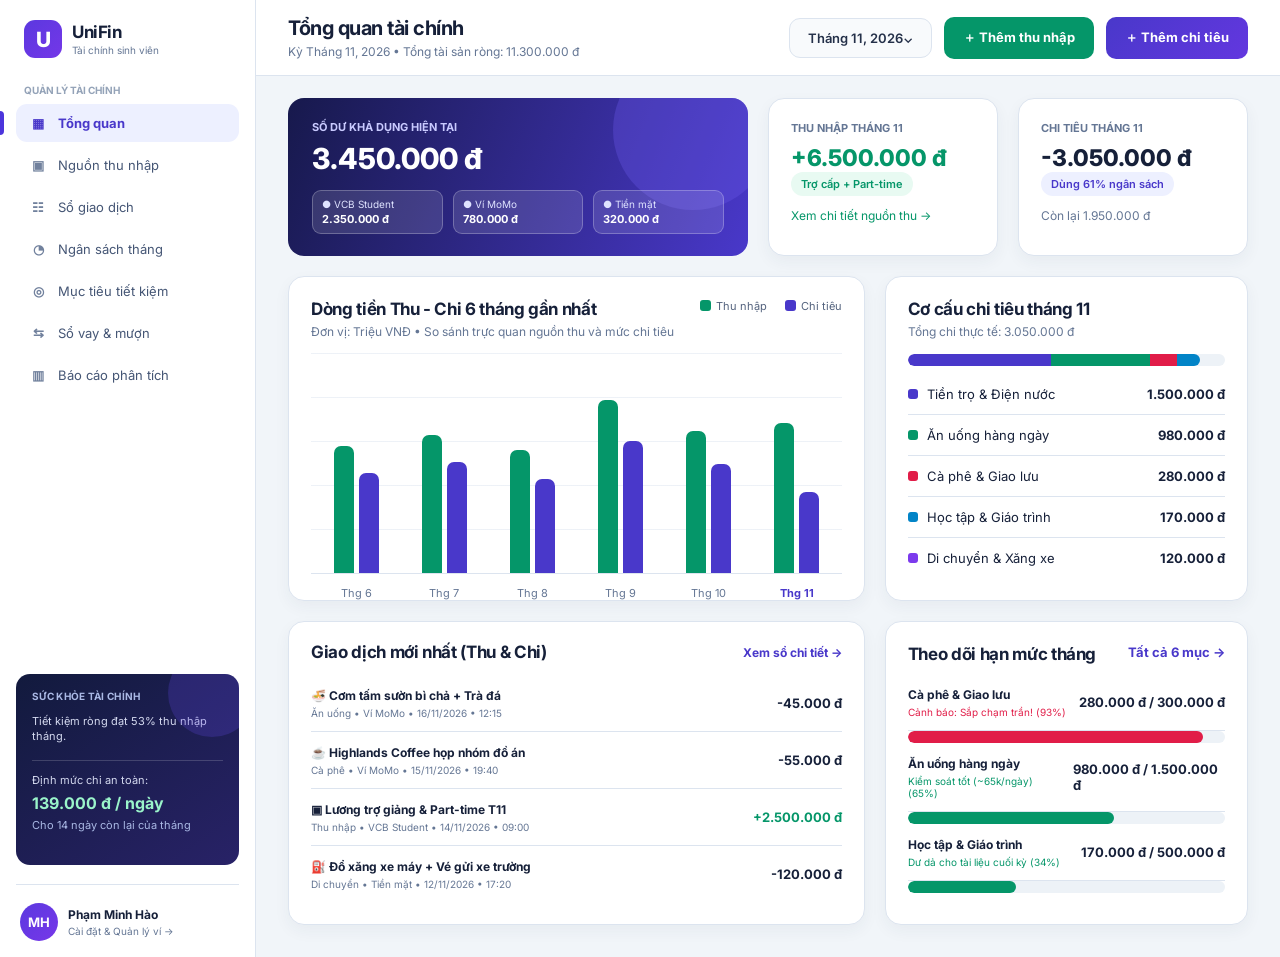
==== index.html @ 6f6049ae "Build multi-page UniFin website Co-authored-by: Copilot App <223556219+Copilot@users.noreply.github." ====
<!doctype html>
<html lang="vi">
<head><meta charset="utf-8"><meta name="viewport" content="width=device-width, initial-scale=1"><title>UniFin - Tổng quan</title><link rel="stylesheet" href="styles.css"></head>
<body>
<div class="app">
  <aside class="sidebar">
    <a class="brand" href="index.html"><span class="brand-mark">U</span><span><strong>UniFin</strong><small>Tài chính sinh viên</small></span></a>
    <div class="section-label">Quản lý tài chính</div>
    <nav class="nav">
      <a class="active" href="index.html"><span class="icon">▦</span>Tổng quan</a>
      <a href="income.html"><span class="icon">▣</span>Nguồn thu nhập</a>
      <a href="transactions.html"><span class="icon">☷</span>Sổ giao dịch</a>
      <a href="budgets.html"><span class="icon">◔</span>Ngân sách tháng</a>
      <a href="savings.html"><span class="icon">◎</span>Mục tiêu tiết kiệm</a>
      <a href="debts.html"><span class="icon">⇆</span>Sổ vay &amp; mượn</a>
      <a href="analytics.html"><span class="icon">▥</span>Báo cáo phân tích</a>
    </nav>
    <div class="sidebar-spacer"></div>
    <div class="health"><div class="eyebrow">Sức khỏe tài chính</div><p>Tiết kiệm ròng đạt 53% thu nhập tháng.</p><hr><p>Định mức chi an toàn:</p><b>139.000 đ / ngày</b><p style="margin-top:5px;color:#aab9e5">Cho 14 ngày còn lại của tháng</p></div>
    <a class="profile" href="settings.html"><span class="avatar">MH</span><span><b>Phạm Minh Hào</b><small>Cài đặt &amp; Quản lý ví →</small></span></a>
  </aside>
  <main class="main">
    <header class="topbar"><div><h1>Tổng quan tài chính</h1><p>Kỳ Tháng 11, 2026 • Tổng tài sản ròng: 11.300.000 đ</p></div><div class="top-actions"><button class="month">Tháng 11, 2026⌄</button><button class="btn green" data-open-modal="#income-modal">＋ Thêm thu nhập</button><button class="btn" data-open-modal="#expense-modal">＋ Thêm chi tiêu</button></div></header>
    <section class="content">
      <div class="hero-grid">
        <div class="balance"><div class="eyebrow">Số dư khả dụng hiện tại</div><div class="value">3.450.000 đ</div><div class="balance-list"><span>● VCB Student<b>2.350.000 đ</b></span><span>● Ví MoMo<b>780.000 đ</b></span><span>● Tiền mặt<b>320.000 đ</b></span></div></div>
        <div class="card pad stat-card"><div class="eyebrow">Thu nhập tháng 11</div><div class="value green">+6.500.000 đ</div><span class="pill green">Trợ cấp + Part-time</span><div class="sub" style="color:var(--green);margin-top:12px">Xem chi tiết nguồn thu →</div></div>
        <div class="card pad stat-card"><div class="eyebrow">Chi tiêu tháng 11</div><div class="value">-3.050.000 đ</div><span class="pill">Dùng 61% ngân sách</span><div class="sub" style="margin-top:12px">Còn lại 1.950.000 đ</div></div>
      </div>
      <div class="grid two-col">
        <div class="card pad"><div style="display:flex;justify-content:space-between;align-items:start"><div><h2>Dòng tiền Thu - Chi 6 tháng gần nhất</h2><div class="sub">Đơn vị: Triệu VNĐ • So sánh trực quan nguồn thu và mức chi tiêu</div></div><div class="legend"><span><i></i>Thu nhập</span><span><i class="blue"></i>Chi tiêu</span></div></div><div class="chart"><div class="bar-group"><i class="bar" style="height:61%"></i><i class="bar blue" style="height:48%"></i><small class="bar-label">Thg 6</small></div><div class="bar-group"><i class="bar" style="height:66%"></i><i class="bar blue" style="height:53%"></i><small class="bar-label">Thg 7</small></div><div class="bar-group"><i class="bar" style="height:59%"></i><i class="bar blue" style="height:45%"></i><small class="bar-label">Thg 8</small></div><div class="bar-group"><i class="bar" style="height:83%"></i><i class="bar blue" style="height:63%"></i><small class="bar-label">Thg 9</small></div><div class="bar-group"><i class="bar" style="height:68%"></i><i class="bar blue" style="height:52%"></i><small class="bar-label">Thg 10</small></div><div class="bar-group"><i class="bar" style="height:72%"></i><i class="bar blue" style="height:39%"></i><small class="bar-label" style="color:var(--primary);font-weight:700">Thg 11</small></div></div></div>
        <div class="card pad"><h2>Cơ cấu chi tiêu tháng 11</h2><div class="sub">Tổng chi thực tế: 3.050.000 đ</div><div class="progress" style="margin:15px 0 8px"><i style="width:92%;background:linear-gradient(90deg,var(--primary) 0 49%,var(--green) 49% 83%,var(--red) 83% 92%,var(--sky) 92%)"></i></div><div class="list"><div class="list-row"><span class="category-line"><i class="dot"></i>Tiền trọ &amp; Điện nước</span><b>1.500.000 đ</b></div><div class="list-row"><span class="category-line"><i class="dot green"></i>Ăn uống hàng ngày</span><b>980.000 đ</b></div><div class="list-row"><span class="category-line"><i class="dot red"></i>Cà phê &amp; Giao lưu</span><b>280.000 đ</b></div><div class="list-row"><span class="category-line"><i class="dot sky"></i>Học tập &amp; Giáo trình</span><b>170.000 đ</b></div><div class="list-row"><span class="category-line"><i class="dot purple"></i>Di chuyển &amp; Xăng xe</span><b>120.000 đ</b></div></div></div>
        <div class="card table-card"><div class="card-title"><h2>Giao dịch mới nhất (Thu &amp; Chi)</h2><a href="transactions.html">Xem sổ chi tiết →</a></div><div class="pad" style="padding-top:0"><div class="list"><div class="list-row"><span><strong>🍜 Cơm tấm sườn bì chả + Trà đá</strong><small>Ăn uống • Ví MoMo • 16/11/2026 • 12:15</small></span><b class="amount">-45.000 đ</b></div><div class="list-row"><span><strong>☕ Highlands Coffee họp nhóm đồ án</strong><small>Cà phê • Ví MoMo • 15/11/2026 • 19:40</small></span><b class="amount">-55.000 đ</b></div><div class="list-row"><span><strong>▣ Lương trợ giảng &amp; Part-time T11</strong><small>Thu nhập • VCB Student • 14/11/2026 • 09:00</small></span><b class="amount green">+2.500.000 đ</b></div><div class="list-row"><span><strong>⛽ Đổ xăng xe máy + Vé gửi xe trường</strong><small>Di chuyển • Tiền mặt • 12/11/2026 • 17:20</small></span><b class="amount">-120.000 đ</b></div></div></div></div>
        <div class="card pad"><div style="display:flex;justify-content:space-between"><h2>Theo dõi hạn mức tháng</h2><a href="budgets.html" style="color:var(--primary);font-weight:700">Tất cả 6 mục →</a></div><div class="list" style="margin-top:10px"><div class="list-row"><span><strong>Cà phê &amp; Giao lưu</strong><small style="color:var(--red)">Cảnh báo: Sắp chạm trần! (93%)</small></span><b>280.000 đ / 300.000 đ</b></div><div class="progress red"><i style="width:93%"></i></div><div class="list-row"><span><strong>Ăn uống hàng ngày</strong><small style="color:var(--green)">Kiểm soát tốt (~65k/ngày) (65%)</small></span><b>980.000 đ / 1.500.000 đ</b></div><div class="progress green"><i style="width:65%"></i></div><div class="list-row"><span><strong>Học tập &amp; Giáo trình</strong><small style="color:var(--green)">Dư dả cho tài liệu cuối kỳ (34%)</small></span><b>170.000 đ / 500.000 đ</b></div><div class="progress green"><i style="width:34%"></i></div></div></div>
      </div>
    </section>
  </main>
</div>
<div class="modal-backdrop" id="income-modal"><div class="modal"><div class="modal-head"><h2>Thêm khoản thu nhập</h2><button class="close" data-close-modal>×</button></div><div class="form-grid"><label>Nội dung<input placeholder="Ví dụ: Lương trợ giảng tháng 11"></label><label>Số tiền<input value="2500000" type="number"></label><label>Nguồn tiền<select><option>VCB Student</option><option>Ví MoMo</option><option>Tiền mặt</option></select></label></div><button class="btn green full-btn" data-close-modal>Lưu khoản thu</button></div></div>
<div class="modal-backdrop" id="expense-modal"><div class="modal"><div class="modal-head"><h2>Thêm khoản chi tiêu</h2><button class="close" data-close-modal>×</button></div><div class="form-grid"><label>Nội dung<input placeholder="Ví dụ: Ăn trưa"></label><label>Số tiền<input value="45000" type="number"></label><label>Danh mục<select><option>Ăn uống</option><option>Cà phê &amp; Giao lưu</option><option>Học tập</option><option>Di chuyển</option></select></label></div><button class="btn full-btn" data-close-modal>Lưu khoản chi</button></div></div>
<script src="app.js"></script>
</body></html>
---- styles.css ----
@import url('https://fonts.googleapis.com/css2?family=Inter:wght@400;500;600;700;800&display=swap');

:root {
  --primary: #4938ca;
  --primary-2: #6337df;
  --ink: #162039;
  --muted: #647694;
  --line: #dce4ef;
  --bg: #f1f5f9;
  --green: #059669;
  --red: #e11d48;
  --amber: #d97706;
  --sky: #0284c7;
  --purple: #7c3aed;
}

* { box-sizing: border-box; }
body { margin: 0; font-family: Inter, Arial, sans-serif; color: var(--ink); background: var(--bg); font-size: 13px; }
a { color: inherit; text-decoration: none; }
button, input { font: inherit; }

.app { min-height: 100vh; display: flex; }
.sidebar { width: 256px; background: #fff; border-right: 1px solid var(--line); display: flex; flex-direction: column; padding: 20px 16px 16px; flex: 0 0 256px; }
.brand { display: flex; align-items: center; gap: 10px; padding: 0 8px 26px; }
.brand-mark { width: 38px; height: 38px; border-radius: 11px; display: grid; place-items: center; color: #fff; background: linear-gradient(135deg, #5b38df, #7437e8); font-size: 21px; font-weight: 800; }
.brand strong { font-size: 17px; letter-spacing: -.5px; }
.brand small { display: block; color: var(--muted); font-size: 10px; margin-top: 2px; }
.section-label { color: #94a3b8; font-size: 10px; font-weight: 700; padding: 0 8px 8px; text-transform: uppercase; }
.nav { display: grid; gap: 4px; }
.nav a { display: flex; align-items: center; gap: 12px; min-height: 38px; padding: 0 14px; border-radius: 11px; color: #455675; font-size: 13px; position: relative; }
.nav a:hover { background: #f5f7ff; color: var(--primary); }
.nav a.active { color: var(--primary); background: #edf0ff; font-weight: 700; }
.nav a.active::before { content: ""; position: absolute; left: -16px; width: 4px; height: 24px; border-radius: 0 4px 4px 0; background: #4c35dc; }
.nav .icon { width: 16px; text-align: center; color: #71819d; font-weight: 700; }
.nav a.active .icon { color: var(--primary); }
.sidebar-spacer { flex: 1; }
.health { color: #fff; background: linear-gradient(145deg, #121a3d, #282267); border-radius: 14px; padding: 16px; min-height: 191px; position: relative; overflow: hidden; }
.health::after { content: ""; width: 88px; height: 88px; border-radius: 50%; background: rgba(99, 72, 230, .24); position: absolute; top: -25px; right: -17px; }
.health b { color: #9af4ca; font-size: 16px; display: block; margin-top: 5px; }
.health p { margin: 0; color: #d5daf0; line-height: 1.4; font-size: 11px; }
.health .eyebrow { color: #aab9e5; font-size: 10px; font-weight: 700; letter-spacing: .3px; margin-bottom: 12px; }
.health hr { border: 0; border-top: 1px solid rgba(255,255,255,.17); margin: 15px 0 12px; }
.profile { border-top: 1px solid var(--line); margin-top: 19px; padding: 18px 4px 0; display: flex; align-items: center; gap: 10px; }
.avatar { width: 38px; height: 38px; border-radius: 50%; display: grid; place-items: center; color: #fff; background: linear-gradient(135deg, #5b39df, #7737e9); font-weight: 700; }
.profile b { display: block; font-size: 12px; }
.profile small { color: var(--muted); font-size: 10px; }

.main { flex: 1; min-width: 0; }
.topbar { height: 76px; background: #fff; border-bottom: 1px solid var(--line); display: flex; align-items: center; justify-content: space-between; padding: 0 32px; }
.topbar h1 { font-size: 20px; margin: 0 0 4px; letter-spacing: -.5px; }
.topbar p { margin: 0; color: var(--muted); font-size: 12px; }
.top-actions { display: flex; gap: 12px; align-items: center; }
.month { border: 1px solid var(--line); background: #f8fafc; border-radius: 11px; padding: 11px 18px; font-weight: 600; color: #243049; }
.btn { border: 0; color: #fff; background: linear-gradient(135deg, var(--primary), var(--primary-2)); padding: 12px 19px; border-radius: 10px; font-weight: 700; cursor: pointer; }
.btn.green { background: var(--green); }
.btn.light { color: var(--primary); background: #eef0ff; }
.content { padding: 22px 32px 32px; max-width: 1280px; margin: 0 auto; }
.grid { display: grid; gap: 20px; }
.grid-3 { grid-template-columns: repeat(3, minmax(0, 1fr)); }
.grid-2 { grid-template-columns: repeat(2, minmax(0, 1fr)); }
.card { background: #fff; border: 1px solid var(--line); border-radius: 16px; box-shadow: 0 6px 16px rgba(34, 52, 86, .05); }
.pad { padding: 22px; }
.card h2, .card h3 { margin: 0; letter-spacing: -.35px; }
.card h2 { font-size: 17px; }
.card h3 { font-size: 15px; }
.sub { color: var(--muted); font-size: 12px; margin-top: 5px; }
.eyebrow { color: var(--muted); font-size: 11px; font-weight: 700; text-transform: uppercase; }
.value { font-size: 24px; font-weight: 800; margin-top: 9px; }
.value.green { color: var(--green); }
.value.red { color: var(--red); }
.value.purple { color: var(--primary); }
.pill { display: inline-flex; align-items: center; border-radius: 20px; padding: 5px 10px; background: #edf0ff; color: var(--primary); font-weight: 600; font-size: 11px; }
.pill.green { color: var(--green); background: #e8faf2; }
.pill.red { color: var(--red); background: #fff0f3; }
.pill.amber { color: var(--amber); background: #fff8e6; }
.pill.sky { color: var(--sky); background: #eaf7ff; }
.progress { height: 12px; background: #edf2f7; border-radius: 99px; overflow: hidden; }
.progress > i { display: block; height: 100%; background: var(--primary); border-radius: inherit; }
.progress.green > i { background: var(--green); }
.progress.red > i { background: var(--red); }
.progress.amber > i { background: var(--amber); }

.hero-grid { display: grid; grid-template-columns: 1.5fr .75fr .75fr; gap: 20px; margin-bottom: 20px; }
.balance { min-height: 146px; background: linear-gradient(112deg, #17194c, #4938ca); color: #fff; border-radius: 16px; padding: 22px 24px; position: relative; overflow: hidden; }
.balance::after { content: ""; position: absolute; width: 160px; height: 160px; border-radius: 50%; background: rgba(105, 88, 229, .35); right: -25px; top: -48px; }
.balance .eyebrow { color: #c9caff; }
.balance .value { font-size: 29px; margin: 7px 0 14px; position: relative; z-index: 1; }
.balance-list { display: flex; gap: 10px; position: relative; z-index: 1; }
.balance-list span { flex: 1; padding: 7px 9px; border: 1px solid rgba(255,255,255,.25); background: rgba(255,255,255,.12); border-radius: 9px; font-size: 10px; color: #dfe3ff; }
.balance-list b { display: block; color: #fff; font-size: 11px; margin-top: 2px; }
.stat-card { min-height: 146px; }
.stat-card .value { font-size: 23px; }
.two-col { grid-template-columns: 1.35fr .85fr; }
.chart { height: 235px; display: flex; align-items: end; justify-content: space-around; gap: 14px; padding: 25px 8px 0; background: repeating-linear-gradient(to top, transparent 0, transparent 43px, #dce4ef 44px); border-bottom: 1px solid #dce4ef; }
.bar-group { display: flex; align-items: end; gap: 5px; height: 100%; position: relative; }
.bar { width: 20px; border-radius: 7px 7px 0 0; background: var(--green); }
.bar.blue { background: var(--primary); }
.bar-label { position: absolute; bottom: -27px; width: 100%; text-align: center; color: var(--muted); font-size: 11px; }
.legend { display: flex; gap: 18px; justify-content: flex-end; color: #53627d; font-size: 11px; }
.legend i { width: 11px; height: 11px; display: inline-block; border-radius: 3px; background: var(--green); margin-right: 5px; vertical-align: -1px; }
.legend i.blue { background: var(--primary); }
.list { display: grid; gap: 0; }
.list-row { display: flex; justify-content: space-between; align-items: center; gap: 12px; padding: 12px 0; border-bottom: 1px solid var(--line); }
.list-row:last-child { border-bottom: 0; }
.list-row strong { font-size: 12px; }
.list-row small { display: block; color: var(--muted); font-size: 10px; margin-top: 4px; }
.amount { font-weight: 700; white-space: nowrap; }
.amount.green { color: var(--green); }
.amount.red { color: var(--red); }
.category-line { display: flex; align-items: center; gap: 9px; }
.dot { width: 10px; height: 10px; border-radius: 3px; background: var(--primary); }
.dot.green { background: var(--green); }.dot.red { background: var(--red); }.dot.sky { background: var(--sky); }.dot.purple { background: var(--purple); }.dot.amber { background: var(--amber); }

.toolbar { padding: 12px 15px; display: flex; gap: 12px; align-items: center; margin-bottom: 18px; }
.toolbar input { flex: 1; min-width: 180px; border: 1px solid var(--line); border-radius: 10px; padding: 11px 13px; color: var(--ink); }
.filters { display: flex; gap: 10px; flex-wrap: wrap; }
.filter { border: 0; border-radius: 20px; background: #f5f7fb; padding: 9px 14px; color: #455675; font-size: 11px; font-weight: 600; }
.filter.active { color: #fff; background: var(--primary); }
.table-wrap { overflow-x: auto; }
table { width: 100%; border-collapse: collapse; min-width: 760px; }
th, td { padding: 14px 20px; text-align: left; border-bottom: 1px solid var(--line); }
th { color: #687895; background: #f8fafc; text-transform: uppercase; font-size: 10px; letter-spacing: .2px; }
td { color: #52627e; font-size: 12px; }
td strong { color: var(--ink); }
td:last-child { text-align: right; font-weight: 700; }
.table-card { overflow: hidden; }
.table-card .card-title { padding: 20px 22px 13px; display: flex; justify-content: space-between; align-items: center; }
.card-title a { color: var(--primary); font-size: 12px; font-weight: 700; }

.budget-summary { margin-bottom: 22px; }
.budget-summary .topline { display: flex; justify-content: space-between; align-items: start; gap: 15px; }
.budget-summary h2 { font-size: 20px; }
.budget-grid { display: grid; grid-template-columns: repeat(3, 1fr); gap: 20px; }
.budget-card .iconbox, .wallet .iconbox { width: 40px; height: 40px; border-radius: 11px; display: grid; place-items: center; background: #eef0ff; color: var(--primary); font-weight: 700; }
.budget-card .head { display: flex; gap: 12px; align-items: center; }
.budget-card .numbers { display: flex; justify-content: space-between; margin: 22px 0 16px; color: var(--muted); }
.budget-card .numbers b { display: block; color: var(--ink); font-size: 16px; margin-top: 5px; }

.goal-card { overflow: hidden; }
.goal-head { color: #fff; padding: 21px 23px; min-height: 125px; position: relative; overflow: hidden; background: var(--primary); }
.goal-head.green { background: var(--green); }.goal-head.amber { background: var(--amber); }
.goal-head::after { content: ""; width: 100px; height: 100px; border-radius: 50%; background: rgba(255,255,255,.13); position: absolute; right: -10px; top: -18px; }
.goal-head h2 { font-size: 18px; position: relative; z-index: 1; }.goal-head p { margin: 5px 0 19px; font-size: 11px; position: relative; z-index: 1; }.goal-head .pill { background: #fff; color: inherit; position: relative; z-index: 1; }
.goal-body { padding: 22px; }.goal-body .value { font-size: 24px; }.plan { padding: 14px; border: 1px solid var(--line); border-radius: 12px; margin: 17px 0 24px; }.plan b { display: block; font-size: 11px; }.plan strong { display: block; color: var(--primary); margin: 9px 0; }.plan p { color: var(--muted); font-size: 11px; line-height: 1.4; margin: 0; }
.full-btn { width: 100%; }

.debt-section { margin-bottom: 16px; overflow: hidden; }
.debt-title { display: flex; align-items: center; gap: 10px; padding: 14px 18px; }.debt-title h2 { font-size: 15px; }.debt-title .barline { width: 8px; height: 30px; border-radius: 9px; background: var(--green); }.debt-title .barline.red { background: var(--red); }
.debt-title .push { margin-left: auto; }

.metric-bars { display: flex; align-items: end; justify-content: space-around; height: 240px; padding-top: 15px; }
.metric-bar { width: 42px; border-radius: 8px 8px 0 0; background: #6366e9; position: relative; }.metric-bar.green { background: var(--green); }.metric-bar span { position: absolute; top: -22px; width: 100%; text-align: center; color: #56647d; font-size: 11px; font-weight: 700; }.metric-bar small { position: absolute; bottom: -25px; width: 100%; text-align: center; color: var(--muted); }
.insights { min-height: 165px; }.insights p { color: #596986; line-height: 1.45; }
.profile-card { min-height: 348px; }.profile-head { display: flex; align-items: center; gap: 15px; margin: 23px 0; }.profile-head .avatar { width: 64px; height: 64px; font-size: 22px; }.profile-head h2 { font-size: 18px; }.profile-head p { margin: 5px 0; color: #53627d; }.detail-list { border-top: 1px solid var(--line); padding-top: 10px; }.detail-list div { display: grid; grid-template-columns: 125px 1fr; gap: 12px; padding: 9px 0; }.detail-list span { color: var(--muted); }.wallet { display: flex; align-items: center; gap: 13px; padding: 14px; border: 1px solid var(--line); border-radius: 12px; margin-top: 14px; background: #f8fafc; }.wallet b { display: block; }.wallet small { color: var(--muted); display: block; margin-top: 4px; }.wallet .amount { margin-left: auto; font-size: 16px; }

.modal-backdrop { position: fixed; inset: 0; display: none; place-items: center; background: rgba(17, 24, 39, .45); z-index: 20; padding: 20px; }.modal-backdrop.open { display: grid; }.modal { background: #fff; border-radius: 16px; width: min(520px, 100%); padding: 24px; box-shadow: 0 20px 50px rgba(15, 23, 42, .25); }.modal-head { display: flex; justify-content: space-between; align-items: center; }.close { border: 0; background: #f1f5f9; border-radius: 50%; width: 30px; height: 30px; cursor: pointer; }.form-grid { display: grid; gap: 13px; margin: 20px 0; }.form-grid label { display: grid; gap: 7px; color: #52627e; font-size: 12px; font-weight: 600; }.form-grid input, .form-grid select { border: 1px solid var(--line); border-radius: 9px; padding: 11px 12px; color: var(--ink); background: #fff; }

@media (max-width: 1100px) {
  .sidebar { width: 220px; flex-basis: 220px; }
  .hero-grid, .budget-grid { grid-template-columns: 1fr 1fr; }
  .balance { grid-column: span 2; }
  .two-col { grid-template-columns: 1fr; }
}
@media (max-width: 780px) {
  .app { display: block; }.sidebar { width: 100%; height: auto; padding: 12px; }.brand { padding-bottom: 12px; }.section-label, .sidebar-spacer, .health, .profile { display: none; }.nav { display: flex; overflow-x: auto; padding-bottom: 2px; }.nav a { white-space: nowrap; }.nav a.active::before { display: none; }.topbar { height: auto; padding: 17px; align-items: flex-start; gap: 15px; }.topbar h1 { font-size: 17px; }.top-actions { flex-direction: column; align-items: stretch; }.content { padding: 16px; }.grid-3, .grid-2, .hero-grid, .budget-grid { grid-template-columns: 1fr; }.balance { grid-column: auto; }.toolbar { align-items: stretch; flex-direction: column; }.filters { overflow-x: auto; flex-wrap: nowrap; }.filter { white-space: nowrap; }.topbar .month { display: none; }.top-actions .btn { padding: 10px 12px; }.value { font-size: 21px; }
}
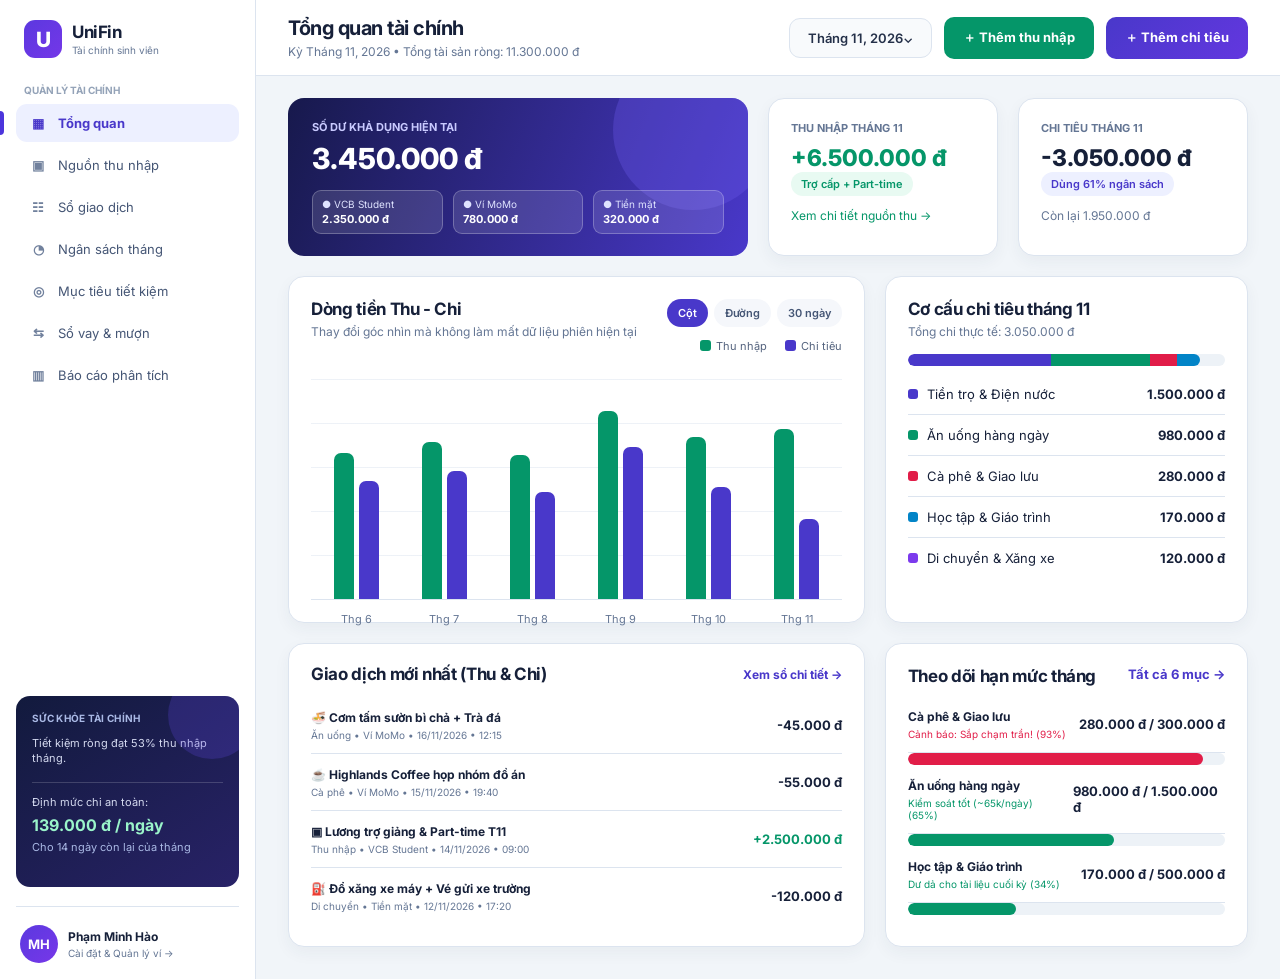
==== commit 84500c54: "Add temporary interactive dashboard data Co-authored-by: Copilot App <223556219+Copilot@users.norepl" ====
--- a/index.html
+++ b/index.html
@@ -23,14 +23,14 @@
     <header class="topbar"><div><h1>Tổng quan tài chính</h1><p>Kỳ Tháng 11, 2026 • Tổng tài sản ròng: 11.300.000 đ</p></div><div class="top-actions"><button class="month">Tháng 11, 2026⌄</button><button class="btn green" data-open-modal="#income-modal">＋ Thêm thu nhập</button><button class="btn" data-open-modal="#expense-modal">＋ Thêm chi tiêu</button></div></header>
     <section class="content">
       <div class="hero-grid">
-        <div class="balance"><div class="eyebrow">Số dư khả dụng hiện tại</div><div class="value">3.450.000 đ</div><div class="balance-list"><span>● VCB Student<b>2.350.000 đ</b></span><span>● Ví MoMo<b>780.000 đ</b></span><span>● Tiền mặt<b>320.000 đ</b></span></div></div>
-        <div class="card pad stat-card"><div class="eyebrow">Thu nhập tháng 11</div><div class="value green">+6.500.000 đ</div><span class="pill green">Trợ cấp + Part-time</span><div class="sub" style="color:var(--green);margin-top:12px">Xem chi tiết nguồn thu →</div></div>
-        <div class="card pad stat-card"><div class="eyebrow">Chi tiêu tháng 11</div><div class="value">-3.050.000 đ</div><span class="pill">Dùng 61% ngân sách</span><div class="sub" style="margin-top:12px">Còn lại 1.950.000 đ</div></div>
+        <div class="balance"><div class="eyebrow">Số dư khả dụng hiện tại</div><div class="value" data-role="balance">3.450.000 đ</div><div class="balance-list"><span>● VCB Student<b>2.350.000 đ</b></span><span>● Ví MoMo<b>780.000 đ</b></span><span>● Tiền mặt<b>320.000 đ</b></span></div></div>
+        <div class="card pad stat-card"><div class="eyebrow">Thu nhập tháng 11</div><div class="value green" data-role="income-total">+6.500.000 đ</div><span class="pill green">Trợ cấp + Part-time</span><div class="sub" style="color:var(--green);margin-top:12px">Xem chi tiết nguồn thu →</div></div>
+        <div class="card pad stat-card"><div class="eyebrow">Chi tiêu tháng 11</div><div class="value" data-role="expense-total">-3.050.000 đ</div><span class="pill">Dùng 61% ngân sách</span><div class="sub" data-role="budget-remaining" style="margin-top:12px">Còn lại 1.950.000 đ</div></div>
       </div>
       <div class="grid two-col">
-        <div class="card pad"><div style="display:flex;justify-content:space-between;align-items:start"><div><h2>Dòng tiền Thu - Chi 6 tháng gần nhất</h2><div class="sub">Đơn vị: Triệu VNĐ • So sánh trực quan nguồn thu và mức chi tiêu</div></div><div class="legend"><span><i></i>Thu nhập</span><span><i class="blue"></i>Chi tiêu</span></div></div><div class="chart"><div class="bar-group"><i class="bar" style="height:61%"></i><i class="bar blue" style="height:48%"></i><small class="bar-label">Thg 6</small></div><div class="bar-group"><i class="bar" style="height:66%"></i><i class="bar blue" style="height:53%"></i><small class="bar-label">Thg 7</small></div><div class="bar-group"><i class="bar" style="height:59%"></i><i class="bar blue" style="height:45%"></i><small class="bar-label">Thg 8</small></div><div class="bar-group"><i class="bar" style="height:83%"></i><i class="bar blue" style="height:63%"></i><small class="bar-label">Thg 9</small></div><div class="bar-group"><i class="bar" style="height:68%"></i><i class="bar blue" style="height:52%"></i><small class="bar-label">Thg 10</small></div><div class="bar-group"><i class="bar" style="height:72%"></i><i class="bar blue" style="height:39%"></i><small class="bar-label" style="color:var(--primary);font-weight:700">Thg 11</small></div></div></div>
+        <div class="card pad chart-card"><div class="chart-toolbar"><div><h2>Dòng tiền Thu - Chi</h2><div class="sub">Thay đổi góc nhìn mà không làm mất dữ liệu phiên hiện tại</div></div><div class="chart-switcher"><button class="filter active" data-chart-mode="bars">Cột</button><button class="filter" data-chart-mode="line">Đường</button><button class="filter" data-chart-mode="daily">30 ngày</button></div></div><div class="legend"><span><i></i>Thu nhập</span><span><i class="blue"></i>Chi tiêu</span></div><div id="cashflow-chart" class="chart" data-chart="bars"></div></div>
         <div class="card pad"><h2>Cơ cấu chi tiêu tháng 11</h2><div class="sub">Tổng chi thực tế: 3.050.000 đ</div><div class="progress" style="margin:15px 0 8px"><i style="width:92%;background:linear-gradient(90deg,var(--primary) 0 49%,var(--green) 49% 83%,var(--red) 83% 92%,var(--sky) 92%)"></i></div><div class="list"><div class="list-row"><span class="category-line"><i class="dot"></i>Tiền trọ &amp; Điện nước</span><b>1.500.000 đ</b></div><div class="list-row"><span class="category-line"><i class="dot green"></i>Ăn uống hàng ngày</span><b>980.000 đ</b></div><div class="list-row"><span class="category-line"><i class="dot red"></i>Cà phê &amp; Giao lưu</span><b>280.000 đ</b></div><div class="list-row"><span class="category-line"><i class="dot sky"></i>Học tập &amp; Giáo trình</span><b>170.000 đ</b></div><div class="list-row"><span class="category-line"><i class="dot purple"></i>Di chuyển &amp; Xăng xe</span><b>120.000 đ</b></div></div></div>
-        <div class="card table-card"><div class="card-title"><h2>Giao dịch mới nhất (Thu &amp; Chi)</h2><a href="transactions.html">Xem sổ chi tiết →</a></div><div class="pad" style="padding-top:0"><div class="list"><div class="list-row"><span><strong>🍜 Cơm tấm sườn bì chả + Trà đá</strong><small>Ăn uống • Ví MoMo • 16/11/2026 • 12:15</small></span><b class="amount">-45.000 đ</b></div><div class="list-row"><span><strong>☕ Highlands Coffee họp nhóm đồ án</strong><small>Cà phê • Ví MoMo • 15/11/2026 • 19:40</small></span><b class="amount">-55.000 đ</b></div><div class="list-row"><span><strong>▣ Lương trợ giảng &amp; Part-time T11</strong><small>Thu nhập • VCB Student • 14/11/2026 • 09:00</small></span><b class="amount green">+2.500.000 đ</b></div><div class="list-row"><span><strong>⛽ Đổ xăng xe máy + Vé gửi xe trường</strong><small>Di chuyển • Tiền mặt • 12/11/2026 • 17:20</small></span><b class="amount">-120.000 đ</b></div></div></div></div>
+        <div class="card table-card"><div class="card-title"><h2>Giao dịch mới nhất (Thu &amp; Chi)</h2><a href="transactions.html">Xem sổ chi tiết →</a></div><div class="pad" style="padding-top:0"><div id="recent-transactions" class="list"><div class="list-row"><span><strong>🍜 Cơm tấm sườn bì chả + Trà đá</strong><small>Ăn uống • Ví MoMo • 16/11/2026 • 12:15</small></span><b class="amount">-45.000 đ</b></div><div class="list-row"><span><strong>☕ Highlands Coffee họp nhóm đồ án</strong><small>Cà phê • Ví MoMo • 15/11/2026 • 19:40</small></span><b class="amount">-55.000 đ</b></div><div class="list-row"><span><strong>▣ Lương trợ giảng &amp; Part-time T11</strong><small>Thu nhập • VCB Student • 14/11/2026 • 09:00</small></span><b class="amount green">+2.500.000 đ</b></div><div class="list-row"><span><strong>⛽ Đổ xăng xe máy + Vé gửi xe trường</strong><small>Di chuyển • Tiền mặt • 12/11/2026 • 17:20</small></span><b class="amount">-120.000 đ</b></div></div></div></div>
         <div class="card pad"><div style="display:flex;justify-content:space-between"><h2>Theo dõi hạn mức tháng</h2><a href="budgets.html" style="color:var(--primary);font-weight:700">Tất cả 6 mục →</a></div><div class="list" style="margin-top:10px"><div class="list-row"><span><strong>Cà phê &amp; Giao lưu</strong><small style="color:var(--red)">Cảnh báo: Sắp chạm trần! (93%)</small></span><b>280.000 đ / 300.000 đ</b></div><div class="progress red"><i style="width:93%"></i></div><div class="list-row"><span><strong>Ăn uống hàng ngày</strong><small style="color:var(--green)">Kiểm soát tốt (~65k/ngày) (65%)</small></span><b>980.000 đ / 1.500.000 đ</b></div><div class="progress green"><i style="width:65%"></i></div><div class="list-row"><span><strong>Học tập &amp; Giáo trình</strong><small style="color:var(--green)">Dư dả cho tài liệu cuối kỳ (34%)</small></span><b>170.000 đ / 500.000 đ</b></div><div class="progress green"><i style="width:34%"></i></div></div></div>
       </div>
     </section>
--- a/styles.css
+++ b/styles.css
@@ -99,6 +99,20 @@
 .legend { display: flex; gap: 18px; justify-content: flex-end; color: #53627d; font-size: 11px; }
 .legend i { width: 11px; height: 11px; display: inline-block; border-radius: 3px; background: var(--green); margin-right: 5px; vertical-align: -1px; }
 .legend i.blue { background: var(--primary); }
+.chart-toolbar { display: flex; justify-content: space-between; gap: 16px; align-items: flex-start; }
+.chart-switcher { display: flex; gap: 6px; flex-wrap: wrap; }
+.chart-switcher .filter { padding: 7px 11px; cursor: pointer; }
+.chart { margin-top: 12px; }
+.line-chart { height: 235px; margin-top: 12px; position: relative; }
+.line-chart svg { width: 100%; height: 205px; overflow: visible; background: repeating-linear-gradient(to top, transparent 0, transparent 43px, #dce4ef 44px); border-bottom: 1px solid #dce4ef; }
+.line-grid { stroke: #dce4ef; stroke-width: .4; fill: none; }
+.income-line, .expense-line { fill: none; stroke-width: 1.7; vector-effect: non-scaling-stroke; }
+.income-line { stroke: var(--green); }.expense-line { stroke: var(--primary); }
+.line-labels { display: flex; justify-content: space-around; color: var(--muted); font-size: 11px; padding-top: 10px; }
+.toast { position: fixed; right: 24px; bottom: 24px; z-index: 30; background: #162039; color: #fff; padding: 13px 17px; border-radius: 10px; box-shadow: 0 10px 24px rgba(15, 23, 42, .2); transform: translateY(20px); opacity: 0; pointer-events: none; transition: .2s ease; font-size: 12px; }
+.toast.show { transform: translateY(0); opacity: 1; }
+.session-row { animation: row-in .25s ease both; }
+@keyframes row-in { from { opacity: 0; transform: translateY(-5px); } to { opacity: 1; transform: translateY(0); } }
 .list { display: grid; gap: 0; }
 .list-row { display: flex; justify-content: space-between; align-items: center; gap: 12px; padding: 12px 0; border-bottom: 1px solid var(--line); }
 .list-row:last-child { border-bottom: 0; }
